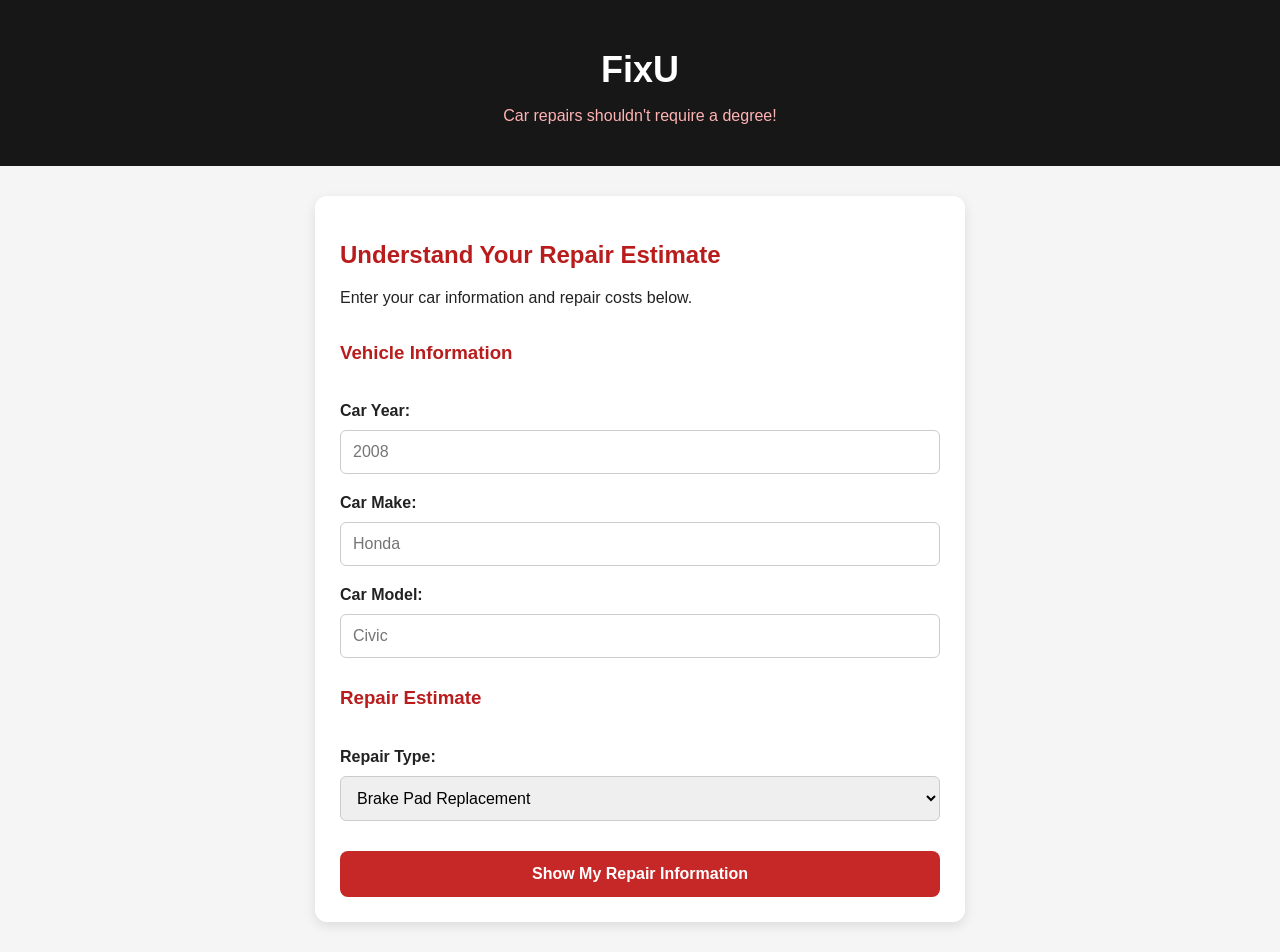
==== index.html @ 8ad5e384 "Add files via upload" ====
<!DOCTYPE html>
<html lang="en">
<head>
    <meta charset="UTF-8">
    <meta name="viewport" content="width=device-width, initial-scale=1.0">
    <title>FixU - Car Repairs Made Simple</title>
    <link rel="stylesheet" href="style.css">
    <script src="script.js" defer></script>
</head>
<body>

    <header>
        <h1>FixU</h1>
        <p>Car repairs shouldn't require a degree!</p>
    </header>

    <main>
        <h2>Understand Your Repair Estimate</h2>
        <p>Enter your car information and repair costs below.</p>

        <form id="repairForm">
            <h3>Vehicle Information</h3>

            <label for="year">Car Year:</label>
            <input type="number" id="year" placeholder="2008" required>

            <label for="make">Car Make:</label>
            <input type="text" id="make" placeholder="Honda" required>

            <label for="model">Car Model:</label>
            <input type="text" id="model" placeholder="Civic" required>

            <h3>Repair Estimate</h3>

            <label for="repair">Repair Type:</label>
            <select id="repair" required>
                <option value="brakes">Brake Pad Replacement</option>
                <option value="battery">Battery Replacement</option>
                <option value="alternator">Alternator Replacement</option>
                <option value="oil">Oil Change</option>
                <option value="ac">AC Compressor Replacement</option>
            </select>

            <button type="submit">Show My Repair Information</button>
        </form>

        <section id="results" hidden>
            <h2>Your Repair Breakdown</h2>
            <p id="vehicleResult"></p>
            <h3 id="repairName"></h3>
            <p id="repairExplanation"></p>
            <p id="costBreakdown"></p>
            <p>These are sample costs for demonstration only.
            Actual repair prices depend on your vehicle, location,
            and mechanic.</p>
            <h3>Question to Ask Your Mechanic</h3>
            <p id="mechanicQuestion"></p>
        </section>
    </main>

</body>
</html>
---- style.css ----
body {
    font-family: Arial, sans-serif;
    background-color: #f5f5f5;
    margin: 0;
    color: #222;
}

header {
    background-color: #171717;
    color: white;
    text-align: center;
    padding: 25px;
}

header h1 {
    font-size: 36px;
    margin-bottom: 5px;
    color: #ffffff;
}

header p {
    color: #ffb3b3;
}

main {
    max-width: 600px;
    margin: 30px auto;
    padding: 25px;
    background-color: white;
    border-radius: 12px;
    box-shadow: 0 4px 12px rgba(0, 0, 0, 0.1);
}

h2, h3 {
    color: #b91c1c;
}

form {
    display: flex;
    flex-direction: column;
    gap: 10px;
}

label {
    font-weight: bold;
    margin-top: 10px;
}

input, select {
    padding: 12px;
    border: 1px solid #ccc;
    border-radius: 6px;
    font-size: 16px;
}

input:focus, select:focus {
    outline: 2px solid #c62828;
}

button {
    background-color: #c62828;
    color: white;
    padding: 14px;
    border: none;
    border-radius: 8px;
    font-size: 16px;
    font-weight: bold;
    cursor: pointer;
    margin-top: 20px;
}

button:hover {
    background-color: #991b1b;
}

#results {
    margin-top: 25px;
    padding: 20px;
    background-color: #fff1f1;
    border-left: 4px solid #c62828;
    border-radius: 10px;
}

#results[hidden] {
    display: none;
}

#costBreakdown {
    line-height: 2;
}

.total-cost {
    font-size: 22px;
    font-weight: bold;
    color: #b91c1c;
}

@media (max-width: 650px) {
    main {
        margin: 15px;
        padding: 20px;
    }
}
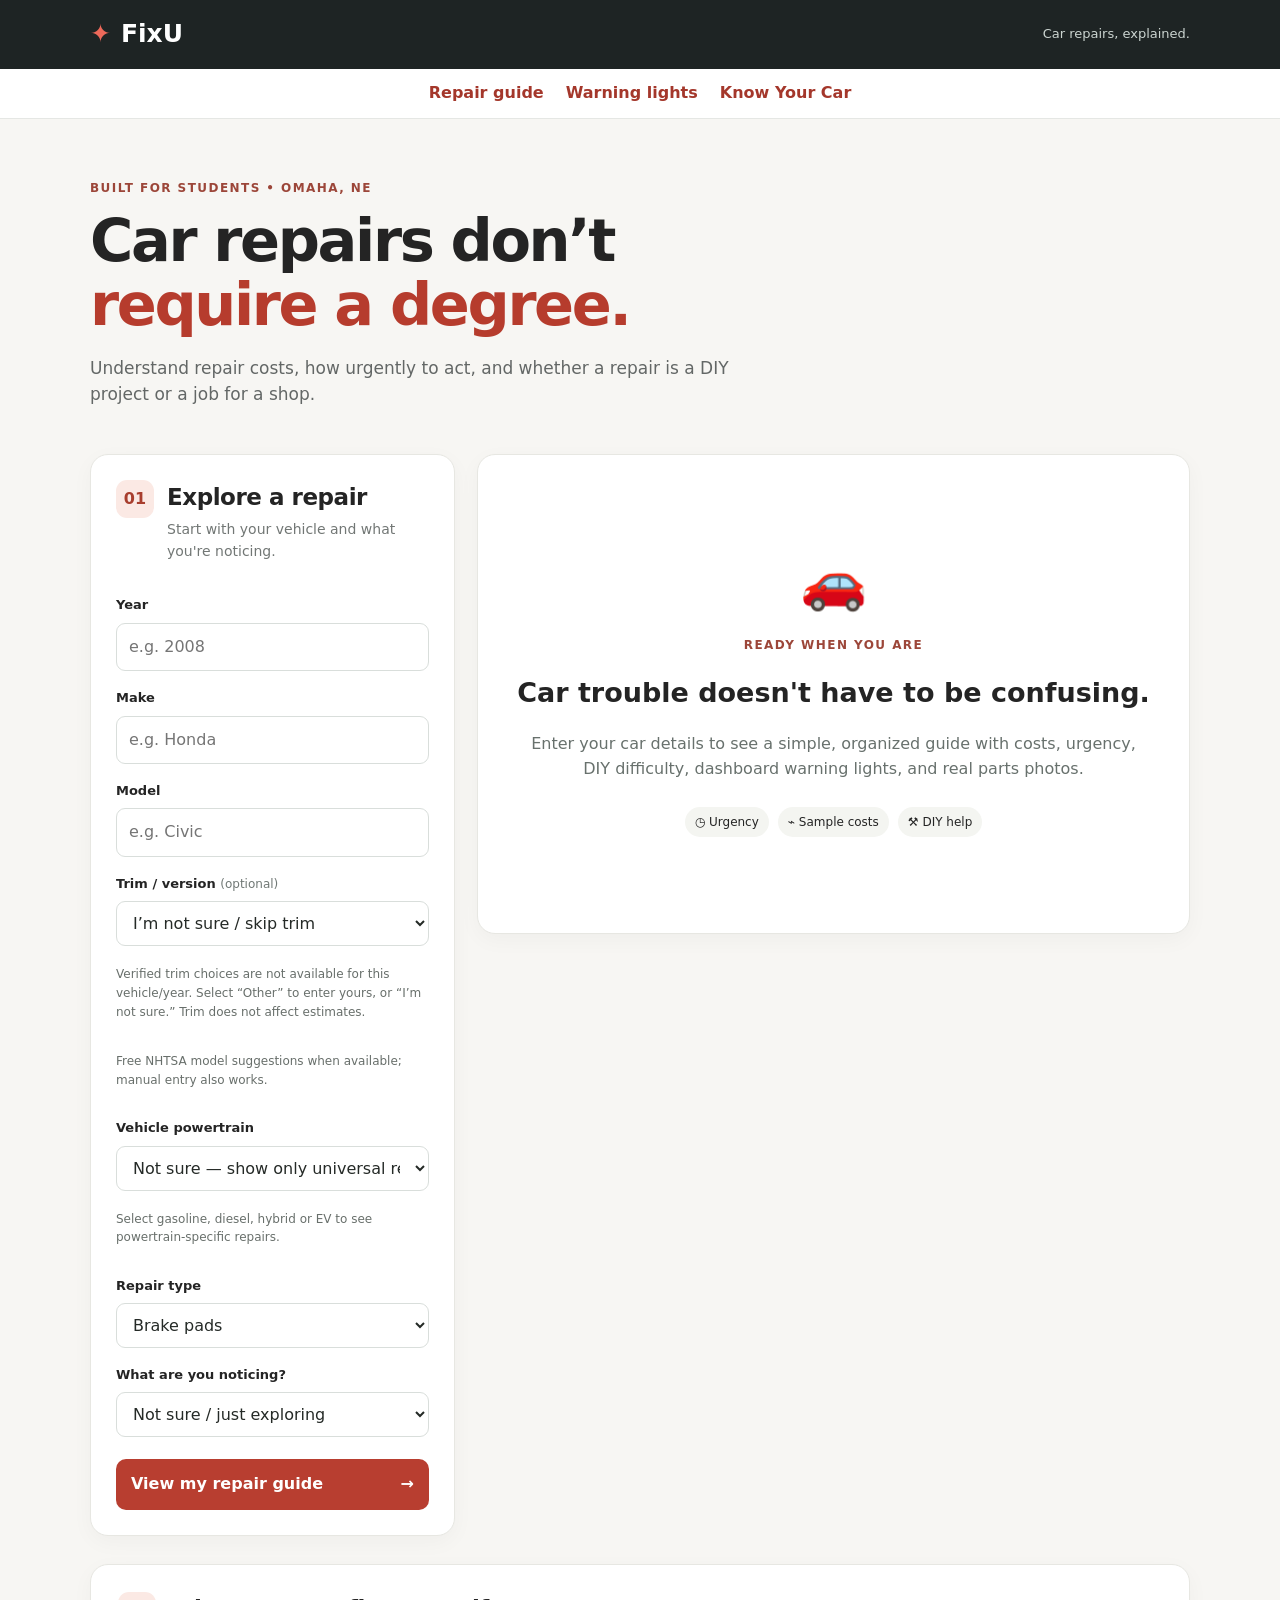
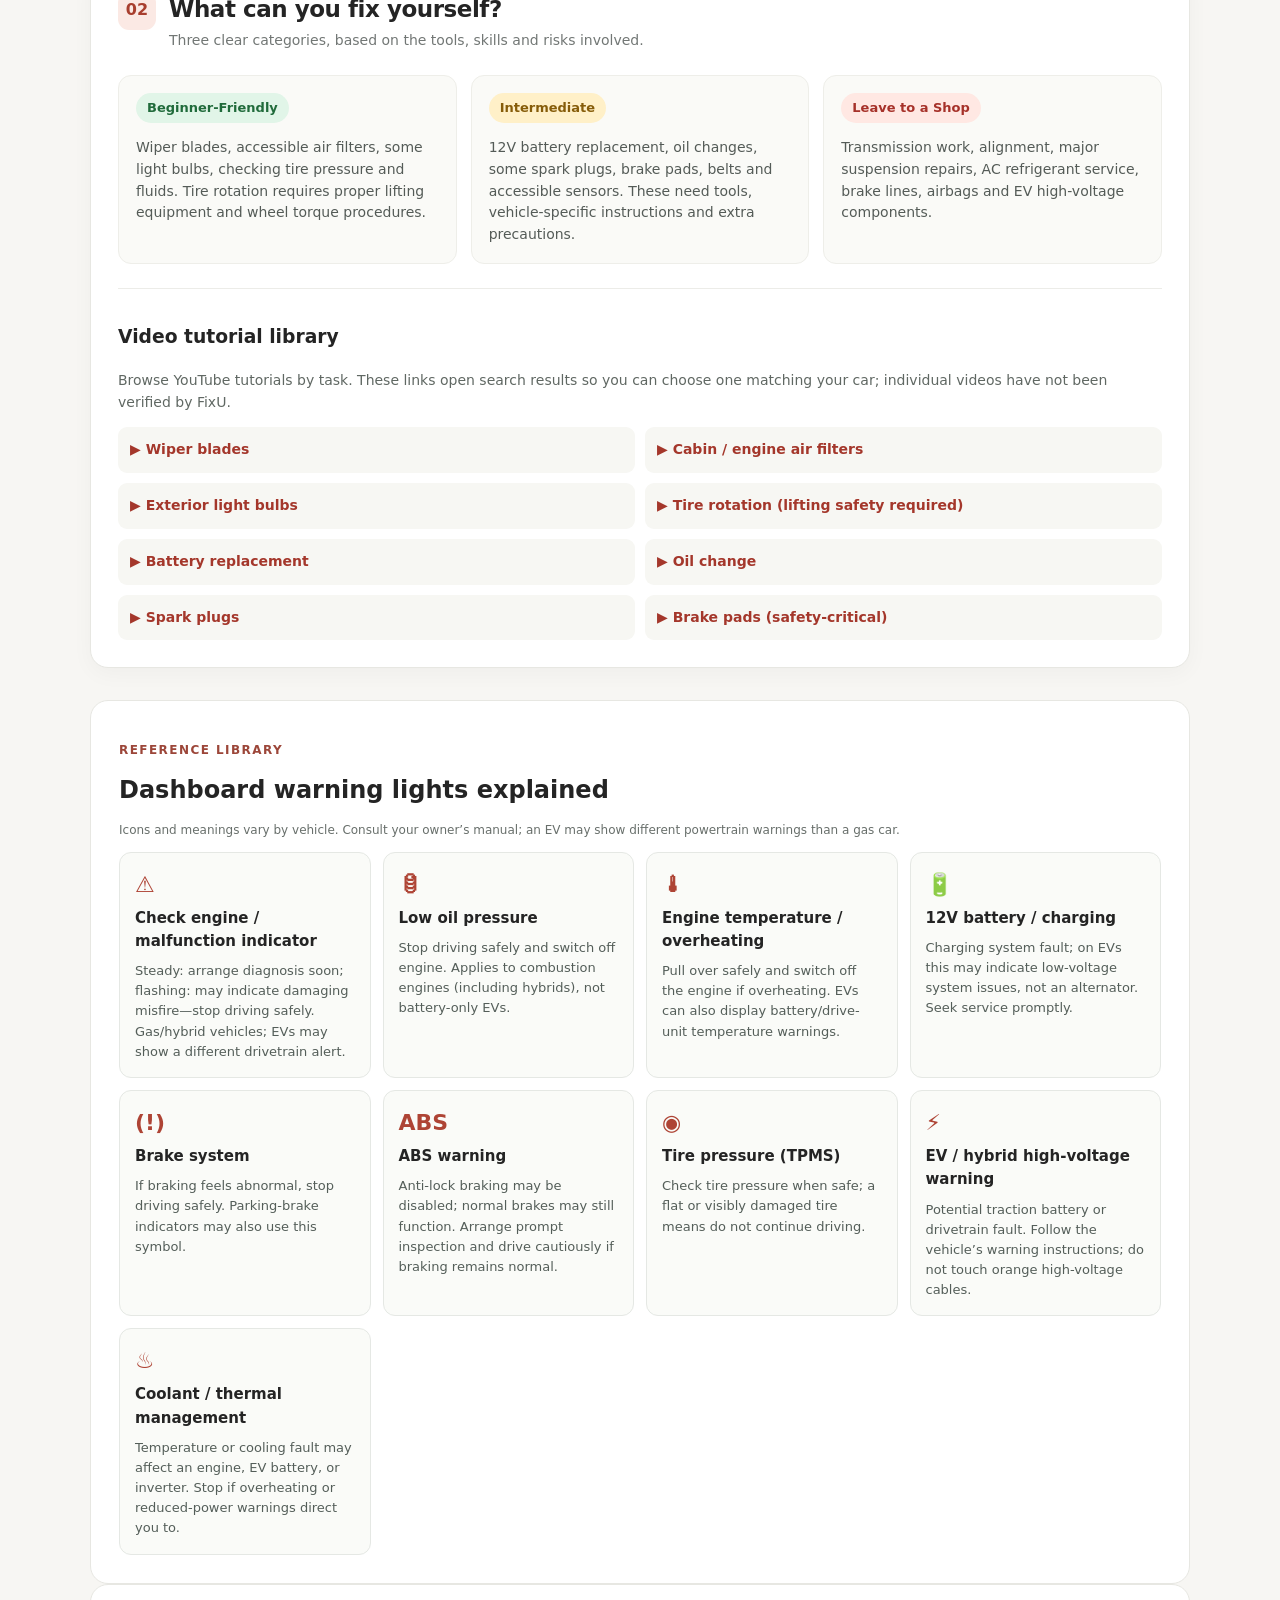
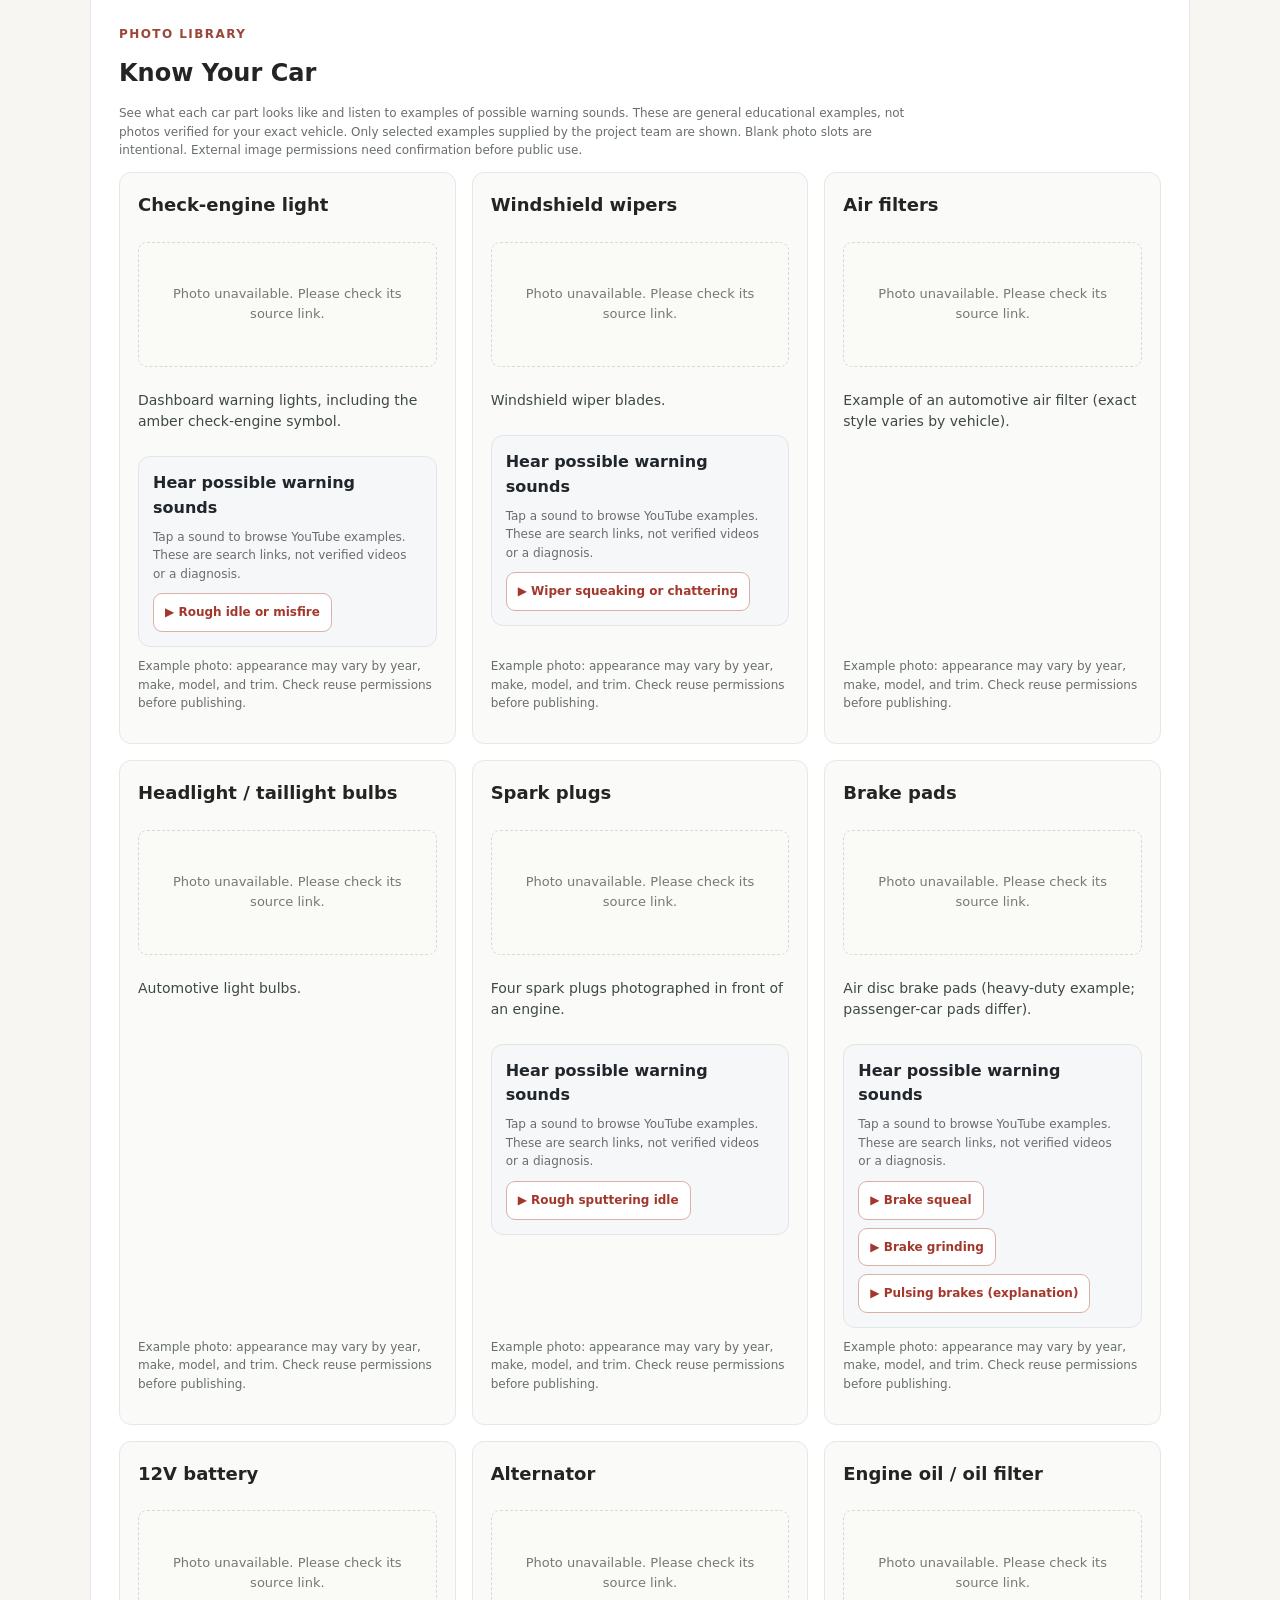
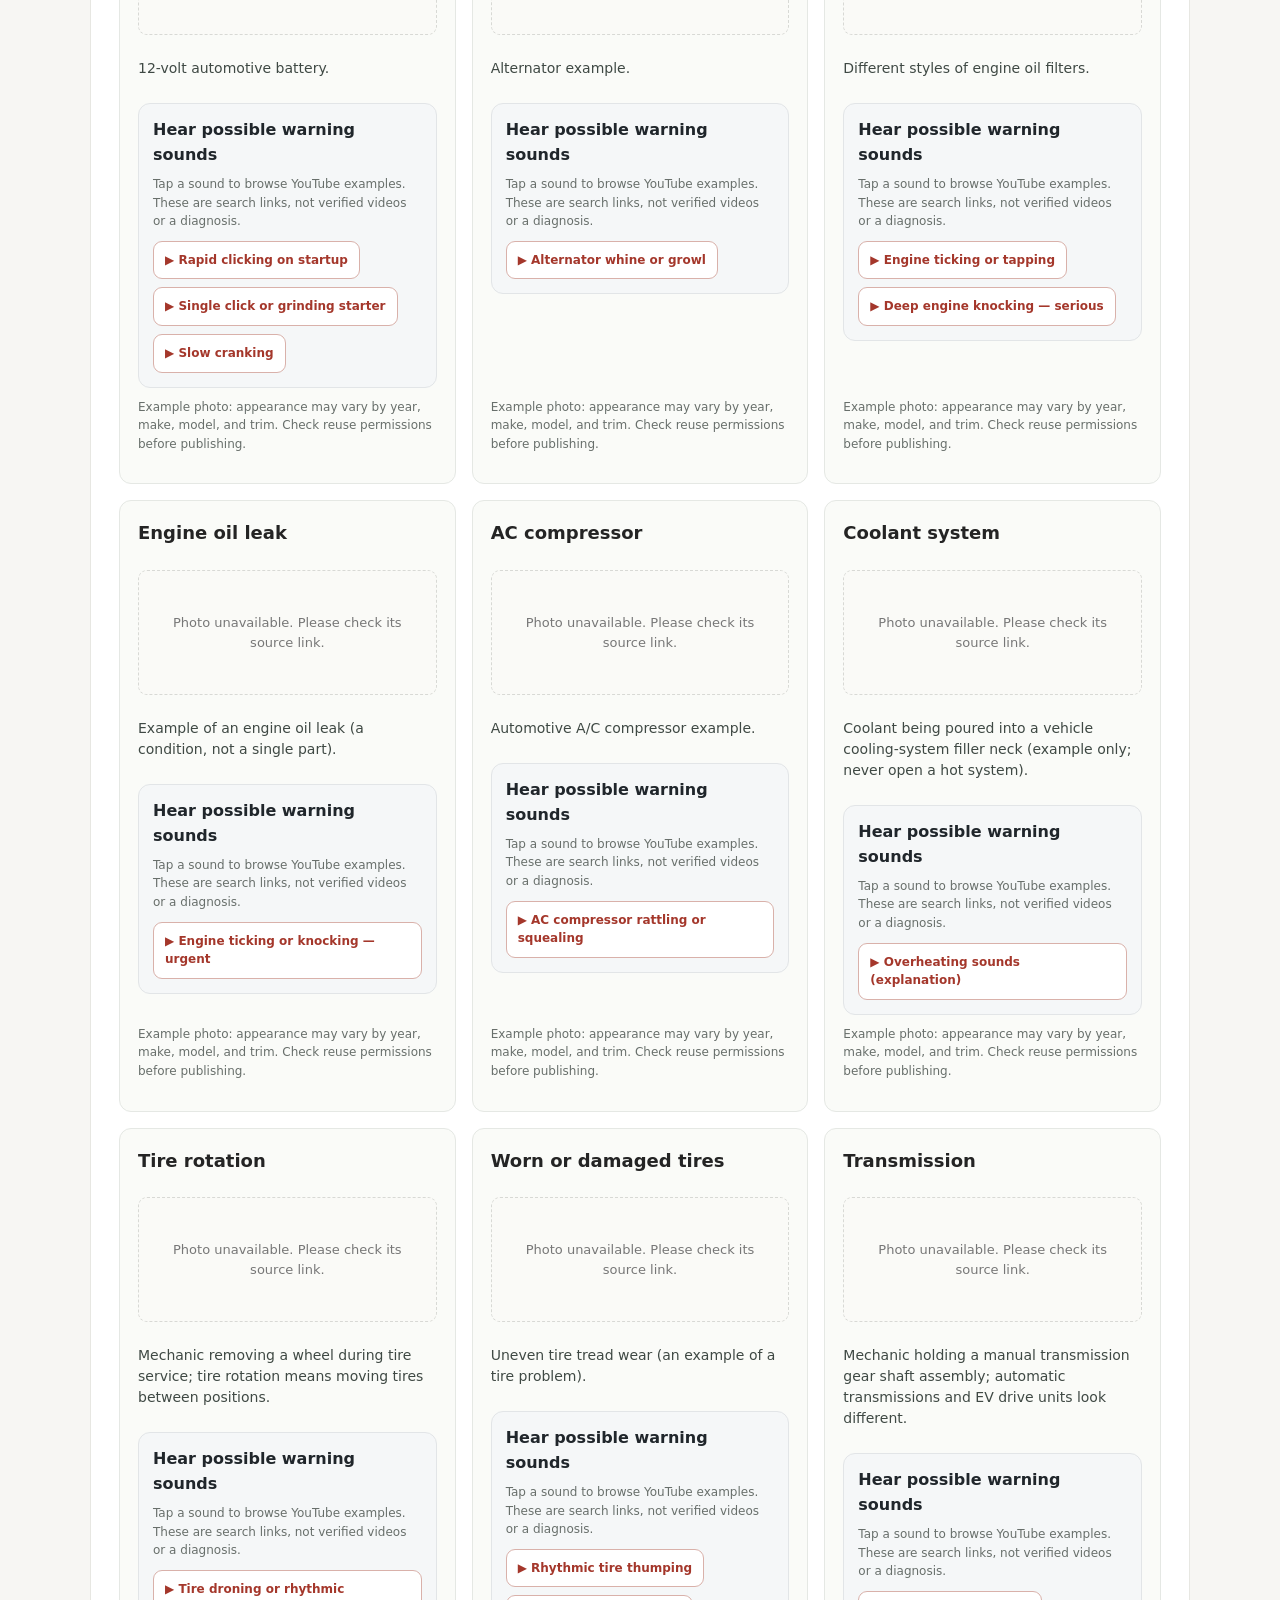
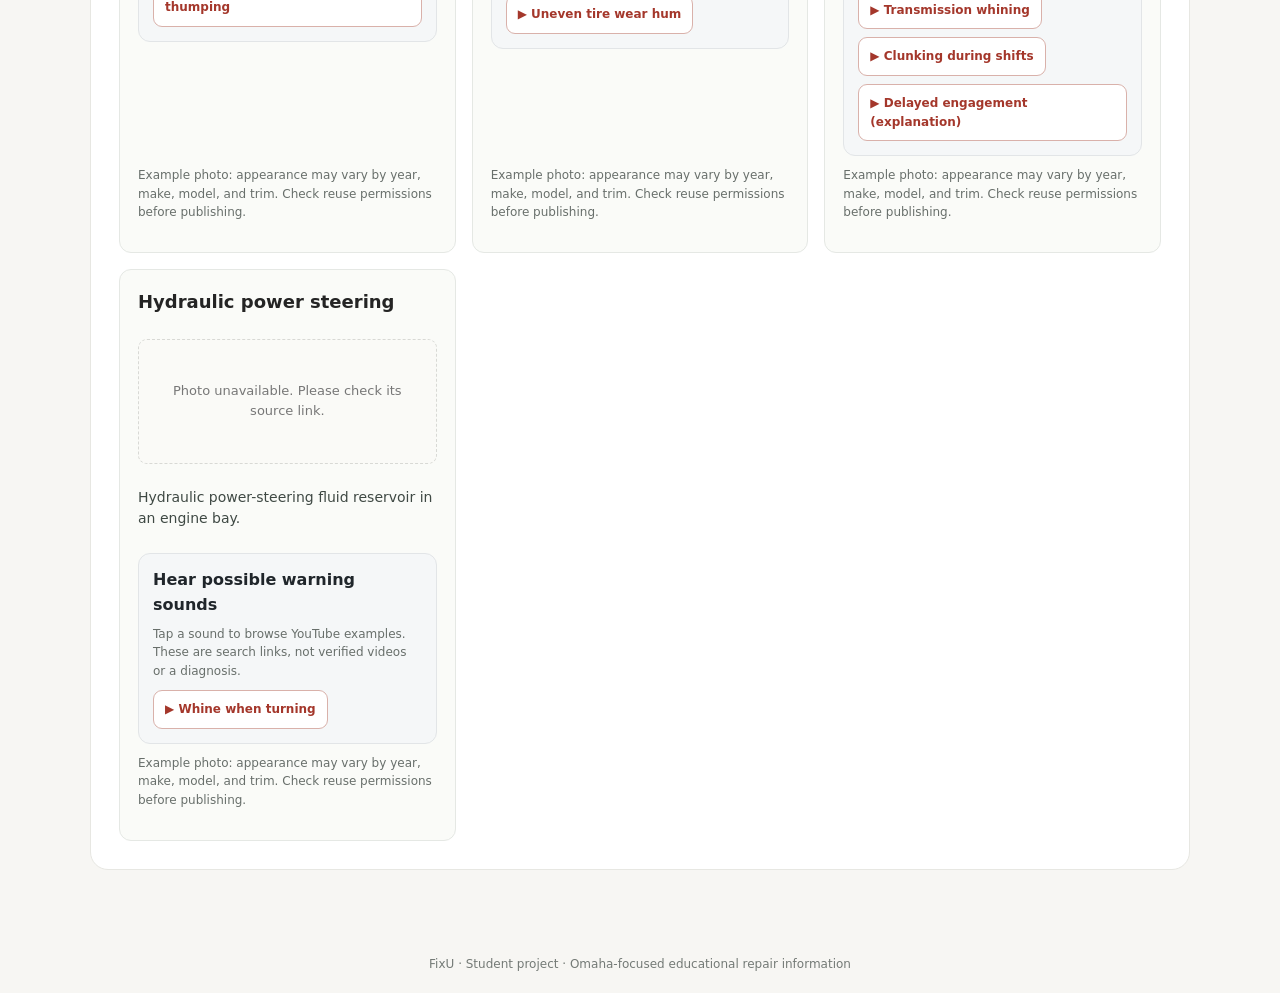
==== commit 5a01c125: "Add files via upload" ====
--- a/index.html
+++ b/index.html
@@ -1,63 +1,5 @@
-
-<!DOCTYPE html>
-<html lang="en">
-<head>
-    <meta charset="UTF-8">
-    <meta name="viewport" content="width=device-width, initial-scale=1.0">
-    <title>FixU - Car Repairs Made Simple</title>
-    <link rel="stylesheet" href="style.css">
-    <script src="script.js" defer></script>
-</head>
-<body>
-
-    <header>
-        <h1>FixU</h1>
-        <p>Car repairs shouldn't require a degree!</p>
-    </header>
-
-    <main>
-        <h2>Understand Your Repair Estimate</h2>
-        <p>Enter your car information and repair costs below.</p>
-
-        <form id="repairForm">
-            <h3>Vehicle Information</h3>
-
-            <label for="year">Car Year:</label>
-            <input type="number" id="year" placeholder="2008" required>
-
-            <label for="make">Car Make:</label>
-            <input type="text" id="make" placeholder="Honda" required>
-
-            <label for="model">Car Model:</label>
-            <input type="text" id="model" placeholder="Civic" required>
-
-            <h3>Repair Estimate</h3>
-
-            <label for="repair">Repair Type:</label>
-            <select id="repair" required>
-                <option value="brakes">Brake Pad Replacement</option>
-                <option value="battery">Battery Replacement</option>
-                <option value="alternator">Alternator Replacement</option>
-                <option value="oil">Oil Change</option>
-                <option value="ac">AC Compressor Replacement</option>
-            </select>
-
-            <button type="submit">Show My Repair Information</button>
-        </form>
-
-        <section id="results" hidden>
-            <h2>Your Repair Breakdown</h2>
-            <p id="vehicleResult"></p>
-            <h3 id="repairName"></h3>
-            <p id="repairExplanation"></p>
-            <p id="costBreakdown"></p>
-            <p>These are sample costs for demonstration only.
-            Actual repair prices depend on your vehicle, location,
-            and mechanic.</p>
-            <h3>Question to Ask Your Mechanic</h3>
-            <p id="mechanicQuestion"></p>
-        </section>
-    </main>
-
-</body>
-</html>
+<!DOCTYPE html><html lang="en"><head><meta charset="UTF-8"><meta name="viewport" content="width=device-width,initial-scale=1"><title>FixU | Understand your car</title><link rel="stylesheet" href="style.css"><script src="script.js" defer></script></head>
+<body><header class="top"><div class="top-inner"><div class="brand"><span class="brand-icon">✦</span><strong>FixU</strong></div><span class="top-tag">Car repairs, explained.</span></div></header><nav class="site-nav" aria-label="Main navigation"><a href="#repairForm">Repair guide</a><a href="#warning-lights">Warning lights</a><a href="#parts-gallery">Know Your Car</a></nav><main><section class="hero"><p class="eyebrow">BUILT FOR STUDENTS • OMAHA, NE</p><h1>Car repairs don’t<br><em>require a degree.</em></h1><p>Understand repair costs, how urgently to act, and whether a repair is a DIY project or a job for a shop.</p></section>
+<div class="layout"><section class="vehicle-card" aria-label="Repair lookup"><div class="section-head"><span class="step">01</span><div><h2>Explore a repair</h2><p>Start with your vehicle and what you're noticing.</p></div></div><form id="repairForm"><label for="year">Year</label><input id="year" type="number" min="1980" max="2027" placeholder="e.g. 2008" required><label for="make">Make</label><input id="make" type="text" maxlength="50" placeholder="e.g. Honda" list="makeSuggestions" required><datalist id="makeSuggestions"></datalist><label for="model">Model</label><input id="model" type="text" maxlength="50" placeholder="e.g. Civic" list="modelSuggestions" required><datalist id="modelSuggestions"></datalist><label for="trim">Trim / version <span class="optional">(optional)</span></label><select id="trim"><option value="">I’m not sure / skip trim</option><option value="other">Other — enter manually</option></select><input id="trimOther" type="text" maxlength="70" placeholder="Enter your trim, e.g. LX or XLT" aria-label="Other vehicle trim" hidden disabled><p id="trimNote" class="fine-print" aria-live="polite">Trim choices depend on the year, make and model. You can always skip or enter your own.</p><p id="vehicleLookupStatus" class="fine-print" aria-live="polite">Free NHTSA model suggestions when available; manual entry also works.</p><label for="powertrain">Vehicle powertrain</label><select id="powertrain" required><option value="unknown">Not sure — show only universal repairs</option><option value="gas">Gasoline</option><option value="diesel">Diesel</option><option value="hybrid">Hybrid / plug-in hybrid (gas engine)</option><option value="ev">Fully electric (EV)</option></select><p id="powertrainNote" class="fine-print" aria-live="polite">Choose the powertrain so FixU can avoid suggesting repairs your car does not have. Confirm using your manual or VIN.</p><label for="repair">Repair type</label><select id="repair" required><option value="brakes">Brake pads</option><option value="battery">Battery</option><option value="alternator">Alternator</option><option value="oil">Oil change</option><option value="oilLeak">Engine oil leak</option><option value="ac">AC compressor</option><option value="coolant">Coolant leak</option><option value="tires">Worn or damaged tires</option><option value="steering">Power steering leak</option><option value="wipers">Wiper blades</option><option value="airFilter">Air filters</option><option value="bulbs">Headlight / taillight bulb</option><option value="rotation">Tire rotation</option><option value="sparkPlugs">Spark plugs</option><option value="checkEngine">Check-engine light diagnosis</option><option value="transmission">Transmission / shifting problems</option></select><label for="symptom">What are you noticing?</label><select id="symptom"><option value="unknown">Not sure / just exploring</option><option value="mild">Minor issue, no warning lights or handling changes</option><option value="worsening">Getting worse or leaking noticeably</option><option value="danger">Warning light, overheating, impaired braking/steering, or severe leak</option></select><button class="primary" type="submit">View my repair guide <span aria-hidden="true">→</span></button></form></section>
+<section class="workspace"><div id="results" hidden aria-live="polite"><div class="results-heading"><div><p class="eyebrow">YOUR REPAIR GUIDE</p><h2 id="repairName"></h2><p id="vehicleResult"></p></div></div><div class="tabs" role="tablist" aria-label="Repair guide sections"><button type="button" role="tab" id="tab-overview" aria-controls="panel-overview" aria-selected="true" data-tab="overview">Overview</button><button type="button" role="tab" id="tab-cost" aria-controls="panel-cost" aria-selected="false" data-tab="cost">Costs</button><button type="button" role="tab" id="tab-diy" aria-controls="panel-diy" aria-selected="false" data-tab="diy">DIY & videos</button><button type="button" role="tab" id="tab-impact" aria-controls="panel-impact" aria-selected="false" data-tab="impact">Safety & impact</button></div><div class="panel" id="panel-overview" role="tabpanel" aria-labelledby="tab-overview" data-panel="overview"><p id="repairExplanation"></p><div id="urgencyPanel" class="urgency-panel"><p class="eyebrow">REPAIR URGENCY</p><h3 id="urgencyLabel"></h3><p id="waitAdvice"></p></div><p class="fine-print">No website can guarantee a safe number of days or miles to delay a repair without diagnosis. If unsure, arrange an inspection.</p></div><div class="panel" id="panel-cost" role="tabpanel" aria-labelledby="tab-cost" data-panel="cost" hidden><h3>Estimated repair costs · Omaha starting ranges</h3><div id="costBreakdown"></div><p id="costNotice" class="fine-print"></p><p id="priceSource" class="fine-print"></p><p class="fine-print">Estimates shown here are broad educational estimates based on initial project sample costs unless a source is cited. They are not real-time Omaha quotes or vehicle-specific database results. Taxes, fees, and diagnostics may cost extra.</p></div><div class="panel" id="panel-diy" role="tabpanel" aria-labelledby="tab-diy" data-panel="diy" hidden><p class="eyebrow">AT-HOME REPAIR GUIDE</p><h3>DIY difficulty: <span id="diyDifficulty"></span></h3><p id="diyAdvice"></p><div class="video-card"><h4>Find a video for your car</h4><div id="tutorialLinks"></div></div><p class="fine-print">Never work beneath a car supported only by a jack. Disconnecting batteries, brakes, and high-voltage EV systems can be hazardous. Use model-specific instructions and proper safety equipment.</p></div><div class="panel" id="panel-impact" role="tabpanel" aria-labelledby="tab-impact" data-panel="impact" hidden><h3>Safety & vehicle impact</h3><p id="safetyImpact"></p><h3>Environmental impact</h3><p id="environmentImpact"></p></div><p class="disclaimer"><strong>Safety first:</strong> FixU is educational, not a vehicle diagnosis. If your vehicle shows a critical warning, overheats, loses braking/steering, or instructs you to stop, pull over safely and arrange help. EV and hybrid high-voltage systems require trained technicians.</p></div><div id="emptyState" class="empty-state"><div class="empty-illustration">🚗</div><p class="eyebrow">READY WHEN YOU ARE</p><h2>Car trouble doesn't have to be confusing.</h2><p>Enter your car details to see a simple, organized guide with costs, urgency, DIY difficulty, dashboard warning lights, and real parts photos.</p><div class="mini-features"><span>◷ Urgency</span><span>⌁ Sample costs</span><span>⚒ DIY help</span></div></div></section></div>
+<section class="learning"><div class="section-head"><span class="step">02</span><div><h2>What can you fix yourself?</h2><p>Three clear categories, based on the tools, skills and risks involved.</p></div></div><div class="learning-grid"><article class="learn-card"><span class="difficulty easy">Beginner-Friendly</span><p>Wiper blades, accessible air filters, some light bulbs, checking tire pressure and fluids. Tire rotation requires proper lifting equipment and wheel torque procedures.</p></article><article class="learn-card"><span class="difficulty medium">Intermediate</span><p>12V battery replacement, oil changes, some spark plugs, brake pads, belts and accessible sensors. These need tools, vehicle-specific instructions and extra precautions.</p></article><article class="learn-card"><span class="difficulty hard">Leave to a Shop</span><p>Transmission work, alignment, major suspension repairs, AC refrigerant service, brake lines, airbags and EV high-voltage components.</p></article></div><div class="library"><h3>Video tutorial library</h3><p>Browse YouTube tutorials by task. These links open search results so you can choose one matching your car; individual videos have not been verified by FixU.</p><div id="videoLibrary" class="video-library"></div></div></section><div class="resource-pages"><section class="resource-page" id="warning-lights"><p class="eyebrow">REFERENCE LIBRARY</p><h3>Dashboard warning lights explained</h3><p class="fine-print">Icons and meanings vary by vehicle. Consult your owner’s manual; an EV may show different powertrain warnings than a gas car.</p><div id="warningLights" class="info-grid"></div></div><section class="resource-page" id="parts-gallery"><p class="eyebrow">PHOTO LIBRARY</p><h3>Know Your Car</h3><p class="fine-print">See what each car part looks like and listen to examples of possible warning sounds. These are general educational examples, not photos verified for your exact vehicle. Only selected examples supplied by the project team are shown. Blank photo slots are intentional. External image permissions need confirmation before public use.</p><div id="partsGallery" class="gallery-grid"></div></div></div></main><footer>FixU · Student project · Omaha-focused educational repair information</footer></body></html>
--- a/style.css
+++ b/style.css
@@ -1,104 +1,21 @@
+*{box-sizing:border-box}body{margin:0;background:#f7f6f3;color:#242424;font:16px/1.55 system-ui,-apple-system,Segoe UI,sans-serif}button,input,select{font:inherit}.top{background:#1e2424;color:#fff}.top-inner{max-width:1150px;margin:auto;padding:15px 25px;display:flex;justify-content:space-between;align-items:center}.brand{display:flex;align-items:center;gap:10px;font-size:25px}.brand-icon{color:#ed695a}.top-tag{color:#cbd4d0;font-size:13px}main{max-width:1150px;margin:auto;padding:0 25px 65px}.hero{padding:48px 0 30px;max-width:780px}.eyebrow{font-size:12px;font-weight:800;letter-spacing:.12em;color:#9c4639}.hero h1{font-size:clamp(36px,5vw,59px);line-height:1.09;letter-spacing:-.04em;margin:12px 0}.hero em{font-style:normal;color:#b63c2d}.hero>p:last-child{color:#636766;font-size:17px;max-width:660px}.layout{display:grid;grid-template-columns:minmax(280px,365px) minmax(0,1fr);gap:22px;align-items:start}.vehicle-card,.workspace,.learning{background:#fff;border:1px solid #e7e7e2;border-radius:18px;box-shadow:0 6px 22px #24242409}.vehicle-card{padding:25px}.section-head{display:flex;gap:13px;align-items:start;margin-bottom:20px}.section-head h2{margin:0;font-size:23px;letter-spacing:-.02em}.section-head p{margin:3px 0;color:#727775;font-size:14px}.step{display:grid;place-items:center;flex:none;width:38px;height:38px;border-radius:11px;background:#fbe9e4;color:#a83e2e;font-weight:800}form{display:flex;flex-direction:column;gap:7px}label{font-size:13px;font-weight:750;margin-top:10px}input,select{width:100%;padding:11px 12px;border:1px solid #d9dedb;border-radius:9px;background:#fff;color:#252a27}input:focus,select:focus,button:focus-visible,a:focus-visible{outline:3px solid #d68b74;outline-offset:2px}.fine-print{font-size:12px;color:#686f6b;line-height:1.55}.primary{background:#b83e30;color:white;border:0;border-radius:10px;padding:13px 15px;font-weight:750;cursor:pointer;margin-top:15px;display:flex;justify-content:space-between}.primary:hover{background:#922e23}.workspace{min-height:480px;overflow:hidden}.empty-state{text-align:center;padding:85px 38px 65px}.empty-illustration{font-size:54px}.empty-state h2{font-size:27px;line-height:1.2}.empty-state>p:not(.eyebrow){color:#68716d}.mini-features{display:flex;justify-content:center;flex-wrap:wrap;gap:9px;margin-top:25px}.mini-features span{padding:6px 10px;background:#f4f5f1;border-radius:50px;font-size:12px}.results-heading{padding:25px 28px 15px}.results-heading h2{font-size:28px;margin:2px 0}.results-heading p:last-child{color:#666;margin:0}.tabs{display:flex;gap:5px;overflow-x:auto;padding:0 18px;border-bottom:1px solid #e7e7e2}.tabs button{border:0;background:none;padding:13px 12px;color:#636966;font-weight:700;white-space:nowrap;cursor:pointer;border-bottom:3px solid transparent}.tabs button.active{color:#b83e30;border-bottom-color:#b83e30}.panel{padding:23px 28px}.panel[hidden],#results[hidden]{display:none!important}.panel h3{font-size:19px}.urgency-panel{padding:18px 20px;background:#fff5e3;border-left:5px solid #ba7b26;border-radius:10px;margin-top:22px}.urgency-panel h3{margin:6px 0;font-size:25px}.urgency-panel.urgent{background:#ffeae6;border-color:#c13e31}.urgency-panel.can-wait{background:#e9f7ed;border-color:#3b8d59}.difficulty{display:inline-block;border-radius:30px;padding:5px 11px;font-size:13px;font-weight:800;vertical-align:middle}.difficulty.easy{color:#206b3b;background:#e1f5e8}.difficulty.medium{color:#865c09;background:#fff0c8}.difficulty.hard{color:#a63129;background:#ffe8e3}.total-cost{font-size:22px;font-weight:800;color:#a7352a}.disclaimer{background:#f6f6f3;margin:0 25px 25px;padding:15px;border-radius:9px;font-size:12px;color:#5d645f}.video-card{padding:15px;border:1px solid #e1e7e4;border-radius:12px;background:#f8faf8}.video-card h4{margin:0 0 10px}.video-link,.resource-link{color:#a4372b;text-decoration:none;font-weight:700}.video-link:hover,.resource-link:hover{text-decoration:underline}.learning{margin-top:28px;padding:27px}.learning-grid{display:grid;grid-template-columns:repeat(3,minmax(0,1fr));gap:14px}.learn-card{background:#fafaf7;border:1px solid #eeeee9;border-radius:13px;padding:17px}.learn-card p{font-size:14px;color:#545b57;margin-bottom:0}.library{margin-top:24px;border-top:1px solid #ecece8;padding-top:15px}.library>p{color:#606863;font-size:14px}.video-library{display:grid;grid-template-columns:repeat(2,minmax(0,1fr));gap:10px}.resource-link{background:#f7f7f3;padding:12px;border-radius:9px;font-size:14px}footer{text-align:center;color:#747a76;padding:20px;font-size:12px}@media(max-width:800px){.layout{grid-template-columns:1fr}.workspace{min-height:0}.empty-state{padding:45px 25px}.learning-grid{grid-template-columns:1fr}.hero{padding-top:30px}}@media(max-width:520px){main{padding:0 12px 35px}.vehicle-card,.learning{padding:18px}.panel{padding:18px}.tabs{padding:0 7px}.tabs button{font-size:13px;padding:12px 10px}.video-library{grid-template-columns:1fr}.top-tag{display:none}}
+#emptyState[hidden]{display:none!important}
 
-body {
-    font-family: Arial, sans-serif;
-    background-color: #f5f5f5;
-    margin: 0;
-    color: #222;
-}
+.info-grid,.gallery-grid{display:grid;grid-template-columns:repeat(2,minmax(0,1fr));gap:12px}.info-card,.part-card{border:1px solid #e5e8e4;background:#fafbf8;border-radius:12px;padding:15px}.info-card h4,.part-card h4{margin:5px 0 8px;font-size:15px}.info-card p{font-size:13px;color:#545e59;margin:0}.warning-icon{font-weight:800;font-size:22px;color:#ae4435}.part-card{text-align:center}.part-card svg{width:100%;max-width:155px;height:120px;color:#ad4b39}.part-card[hidden]{display:none}.diy-cost{font-weight:750;background:#e9f7ed;padding:12px;border-radius:10px}#costBreakdown p{margin:10px 0}#liveEstimateLink{color:#a4372b;font-weight:700}@media(max-width:520px){.info-grid,.gallery-grid{grid-template-columns:1fr}}
 
-header {
-    background-color: #171717;
-    color: white;
-    text-align: center;
-    padding: 25px;
-}
+.site-nav{display:flex;gap:22px;justify-content:center;flex-wrap:wrap;background:#fff;border-bottom:1px solid #e5e7e4;padding:12px 18px}.site-nav a{color:#a4372b;font-weight:750;text-decoration:none}.site-nav a:hover{text-decoration:underline}.resource-pages{display:grid;gap:25px;margin-top:32px}.resource-page{background:#fff;border:1px solid #e7e7e2;border-radius:18px;padding:28px;scroll-margin-top:20px}.resource-page h3{font-size:24px;margin:4px 0 10px}.part-card img{width:100%;height:155px;object-fit:contain;border-radius:9px;background:#fff}.part-card a{display:flex;flex-direction:column;gap:8px;color:#a4372b;text-decoration:none;font-size:12px}.part-card .photo-status{font-weight:650}.part-card img[hidden]{display:none}.gallery-grid{grid-template-columns:repeat(auto-fit,minmax(180px,1fr))}.info-grid{grid-template-columns:repeat(auto-fit,minmax(220px,1fr))}.resource-page .fine-print{max-width:800px}
 
-header h1 {
-    font-size: 36px;
-    margin-bottom: 5px;
-    color: #ffffff;
-}
+.optional{font-weight:400;color:#707875;font-size:12px}
 
-header p {
-    color: #ffb3b3;
-}
+/* Know Your Car gallery */
+.gallery-grid{display:grid;grid-template-columns:repeat(auto-fit,minmax(260px,1fr));gap:16px;align-items:stretch}.part-card{text-align:left;display:flex;flex-direction:column;gap:10px;padding:18px}.part-card h4{font-size:18px;margin:0}.gallery-view-tabs{display:flex;gap:4px;flex-wrap:wrap}.gallery-view-tabs button{cursor:pointer;border:1px solid #dedfda;border-radius:8px;background:#fff;padding:7px 9px;font-size:12px;font-weight:700;color:#555}.gallery-view-tabs button.active{background:#b83e30;color:white;border-color:#b83e30}.part-card img{width:100%;height:180px;object-fit:contain;background:#f6f6f3;border-radius:9px}.gallery-placeholder{display:grid;place-items:center;min-height:125px;padding:16px;border:1px dashed #d8d9d5;border-radius:9px;background:#fafaf7;text-align:center;color:#777;font-size:13px}.gallery-explanation{font-size:14px;line-height:1.5;margin:0;color:#3f4944}.gallery-source{font-size:13px;font-weight:700;color:#a4372b}.part-card .fine-print{margin-top:auto}
+/* Hidden must override gallery grid/flex display rules. */
+.gallery-placeholder[hidden],.gallery-source[hidden],.part-card img[hidden]{display:none!important}
 
-main {
-    max-width: 600px;
-    margin: 30px auto;
-    padding: 25px;
-    background-color: white;
-    border-radius: 12px;
-    box-shadow: 0 4px 12px rgba(0, 0, 0, 0.1);
-}
-
-h2, h3 {
-    color: #b91c1c;
-}
-
-form {
-    display: flex;
-    flex-direction: column;
-    gap: 10px;
-}
-
-label {
-    font-weight: bold;
-    margin-top: 10px;
-}
-
-input, select {
-    padding: 12px;
-    border: 1px solid #ccc;
-    border-radius: 6px;
-    font-size: 16px;
-}
-
-input:focus, select:focus {
-    outline: 2px solid #c62828;
-}
-
-button {
-    background-color: #c62828;
-    color: white;
-    padding: 14px;
-    border: none;
-    border-radius: 8px;
-    font-size: 16px;
-    font-weight: bold;
-    cursor: pointer;
-    margin-top: 20px;
-}
-
-button:hover {
-    background-color: #991b1b;
-}
-
-#results {
-    margin-top: 25px;
-    padding: 20px;
-    background-color: #fff1f1;
-    border-left: 4px solid #c62828;
-    border-radius: 10px;
-}
-
-#results[hidden] {
-    display: none;
-}
-
-#costBreakdown {
-    line-height: 2;
-}
-
-.total-cost {
-    font-size: 22px;
-    font-weight: bold;
-    color: #b91c1c;
-}
-
-@media (max-width: 650px) {
-    main {
-        margin: 15px;
-        padding: 20px;
-    }
-}
+/* Optional sound examples beneath each part photo */
+.sound-examples{margin-top:14px;padding:14px;border-radius:12px;background:#f5f7f8;border:1px solid #e2e5e7}
+.sound-examples h5{font-size:1rem;margin:0 0 7px;color:#20262b}
+.sound-examples .fine-print{margin:0 0 10px}
+.sound-links{display:flex;flex-wrap:wrap;gap:8px}
+.sound-link{display:inline-block;text-decoration:none;color:#a63226;background:white;border:1px solid #d9b1aa;border-radius:9px;padding:9px 11px;font-weight:650;font-size:.9rem}
+.sound-link:hover,.sound-link:focus-visible{background:#fbeae7;text-decoration:underline}
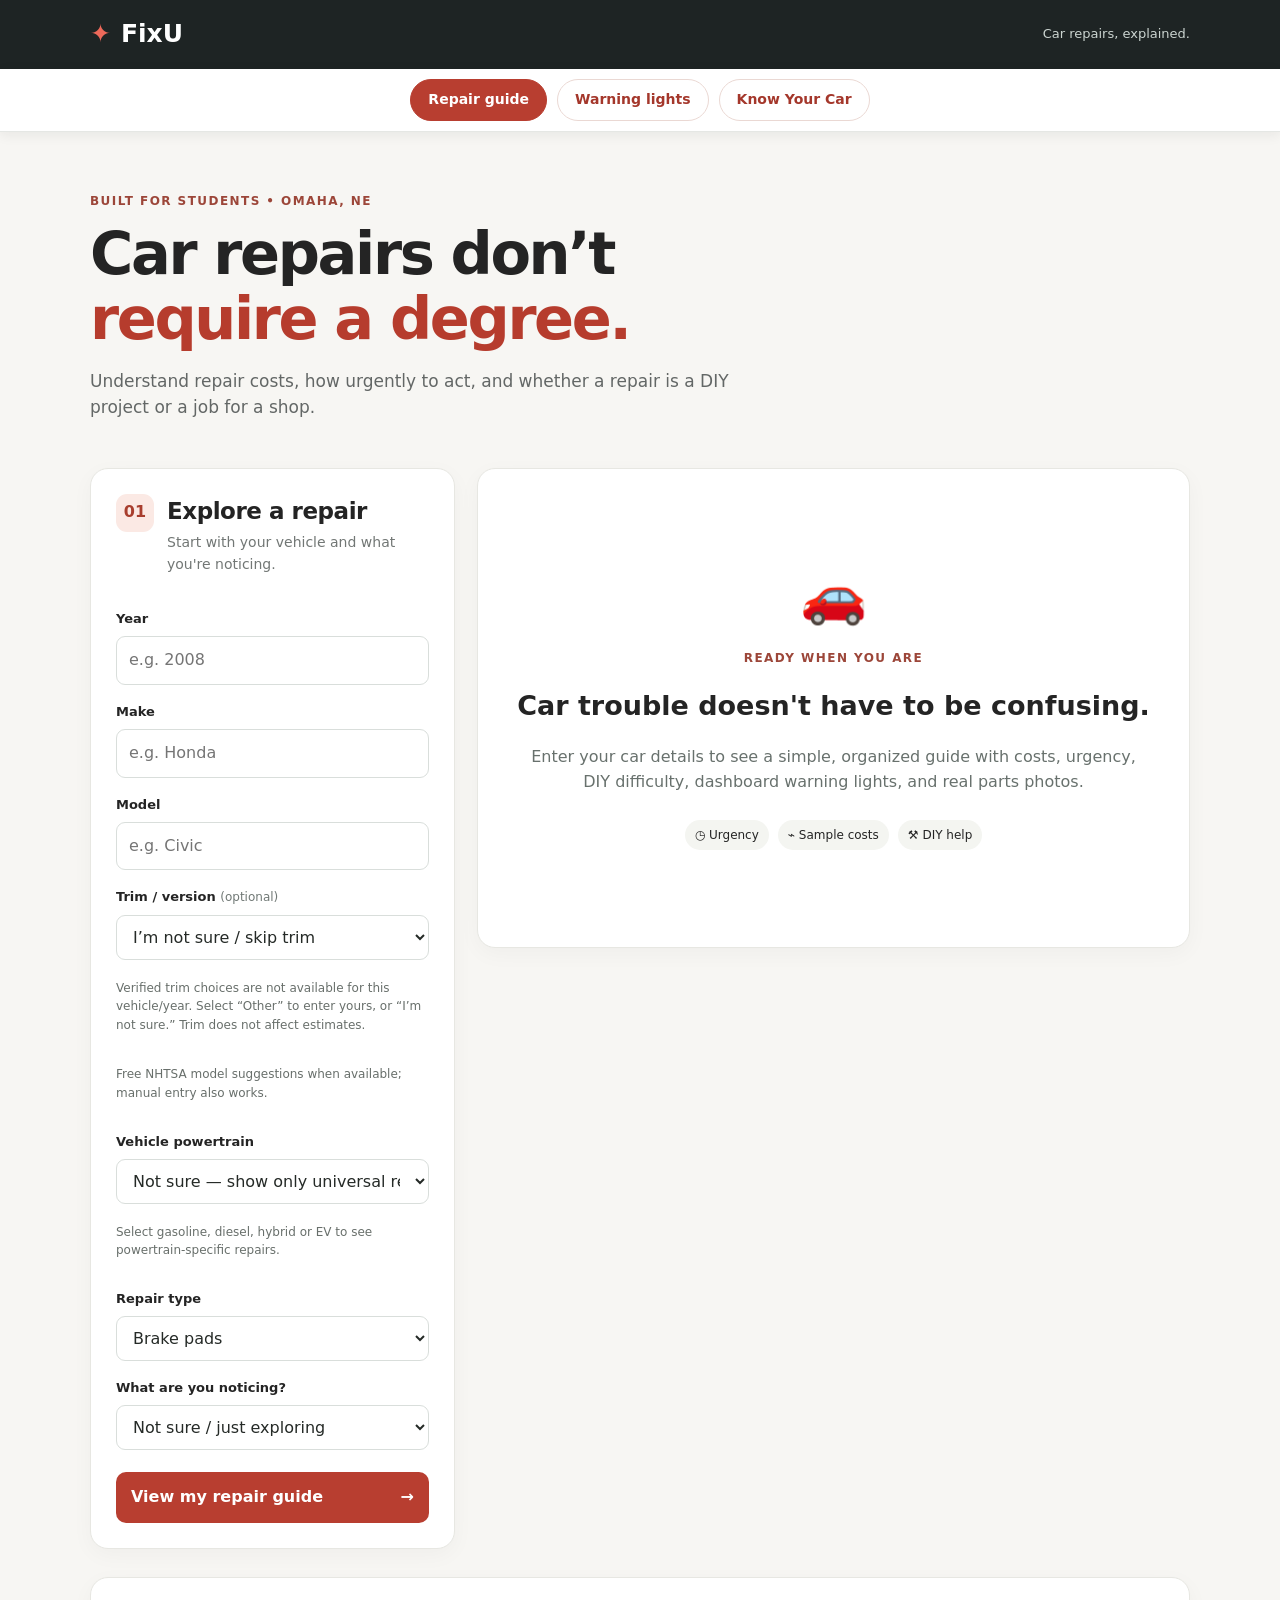
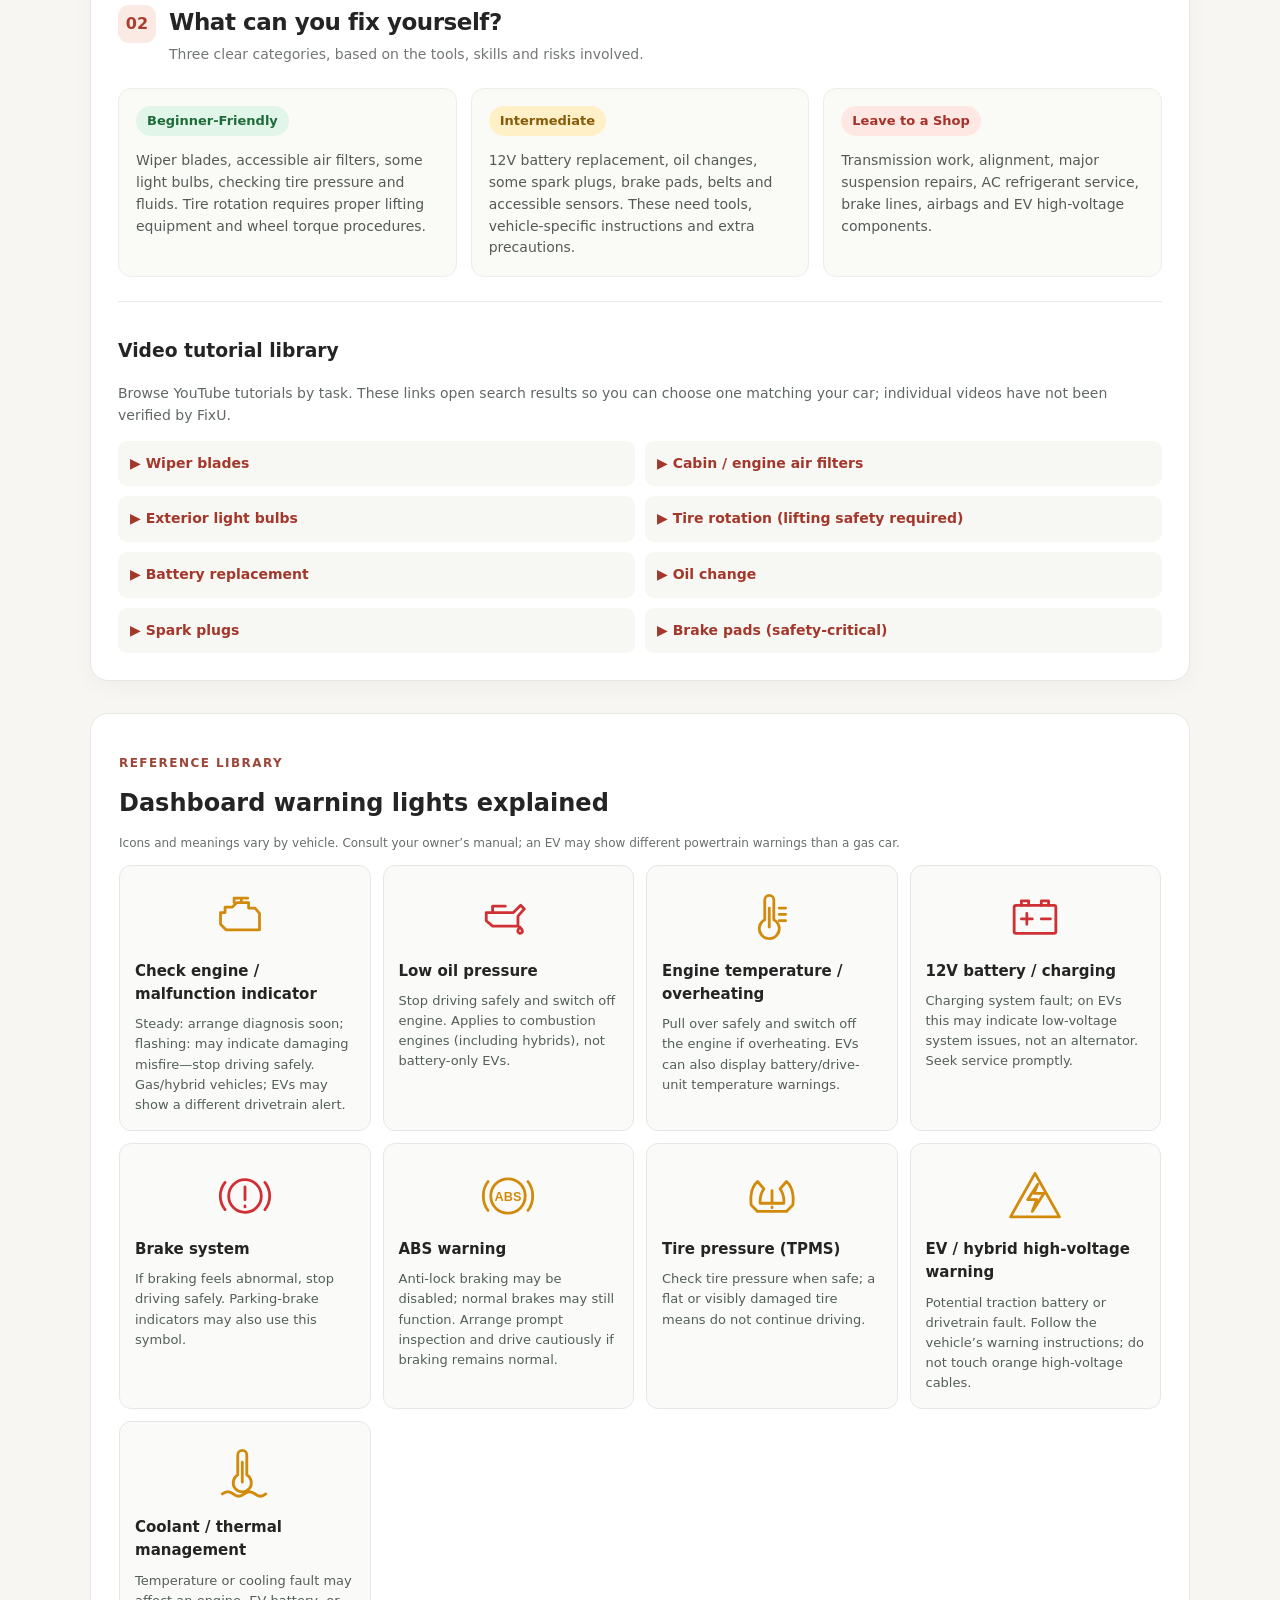
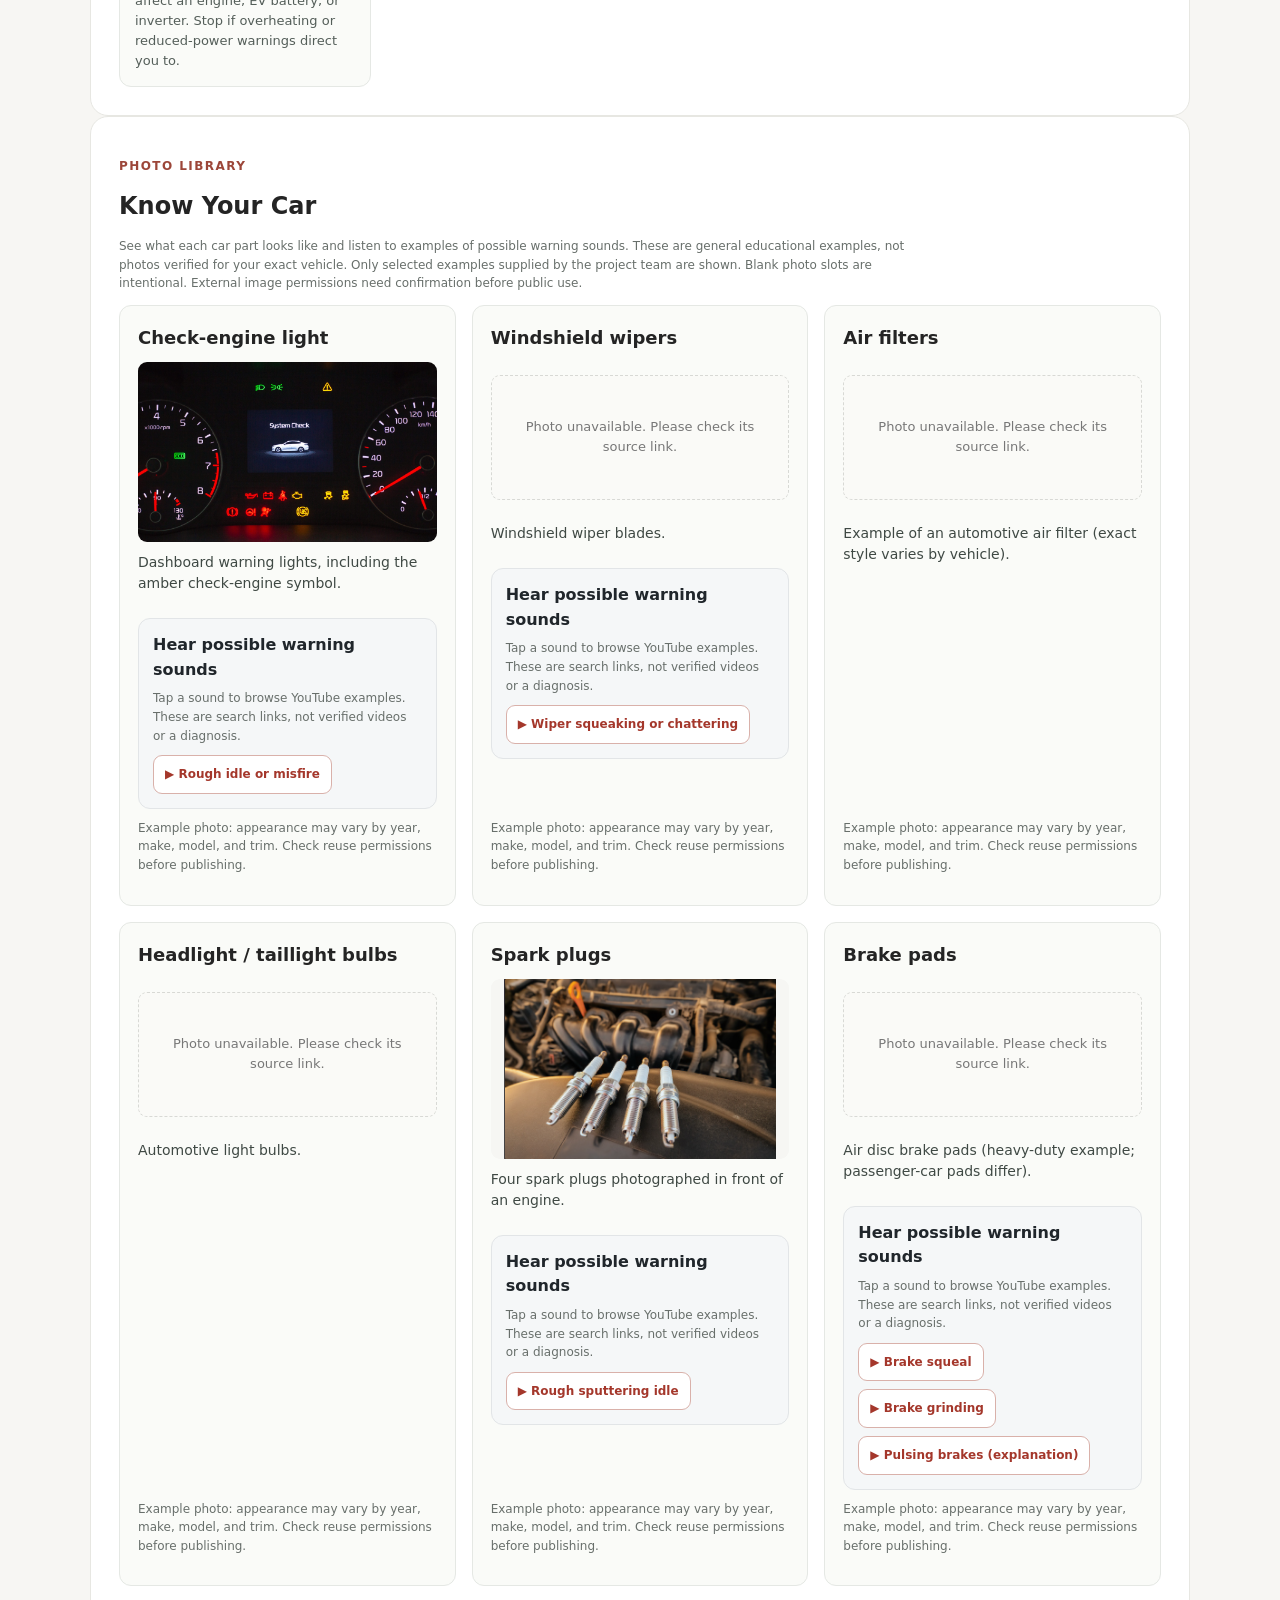
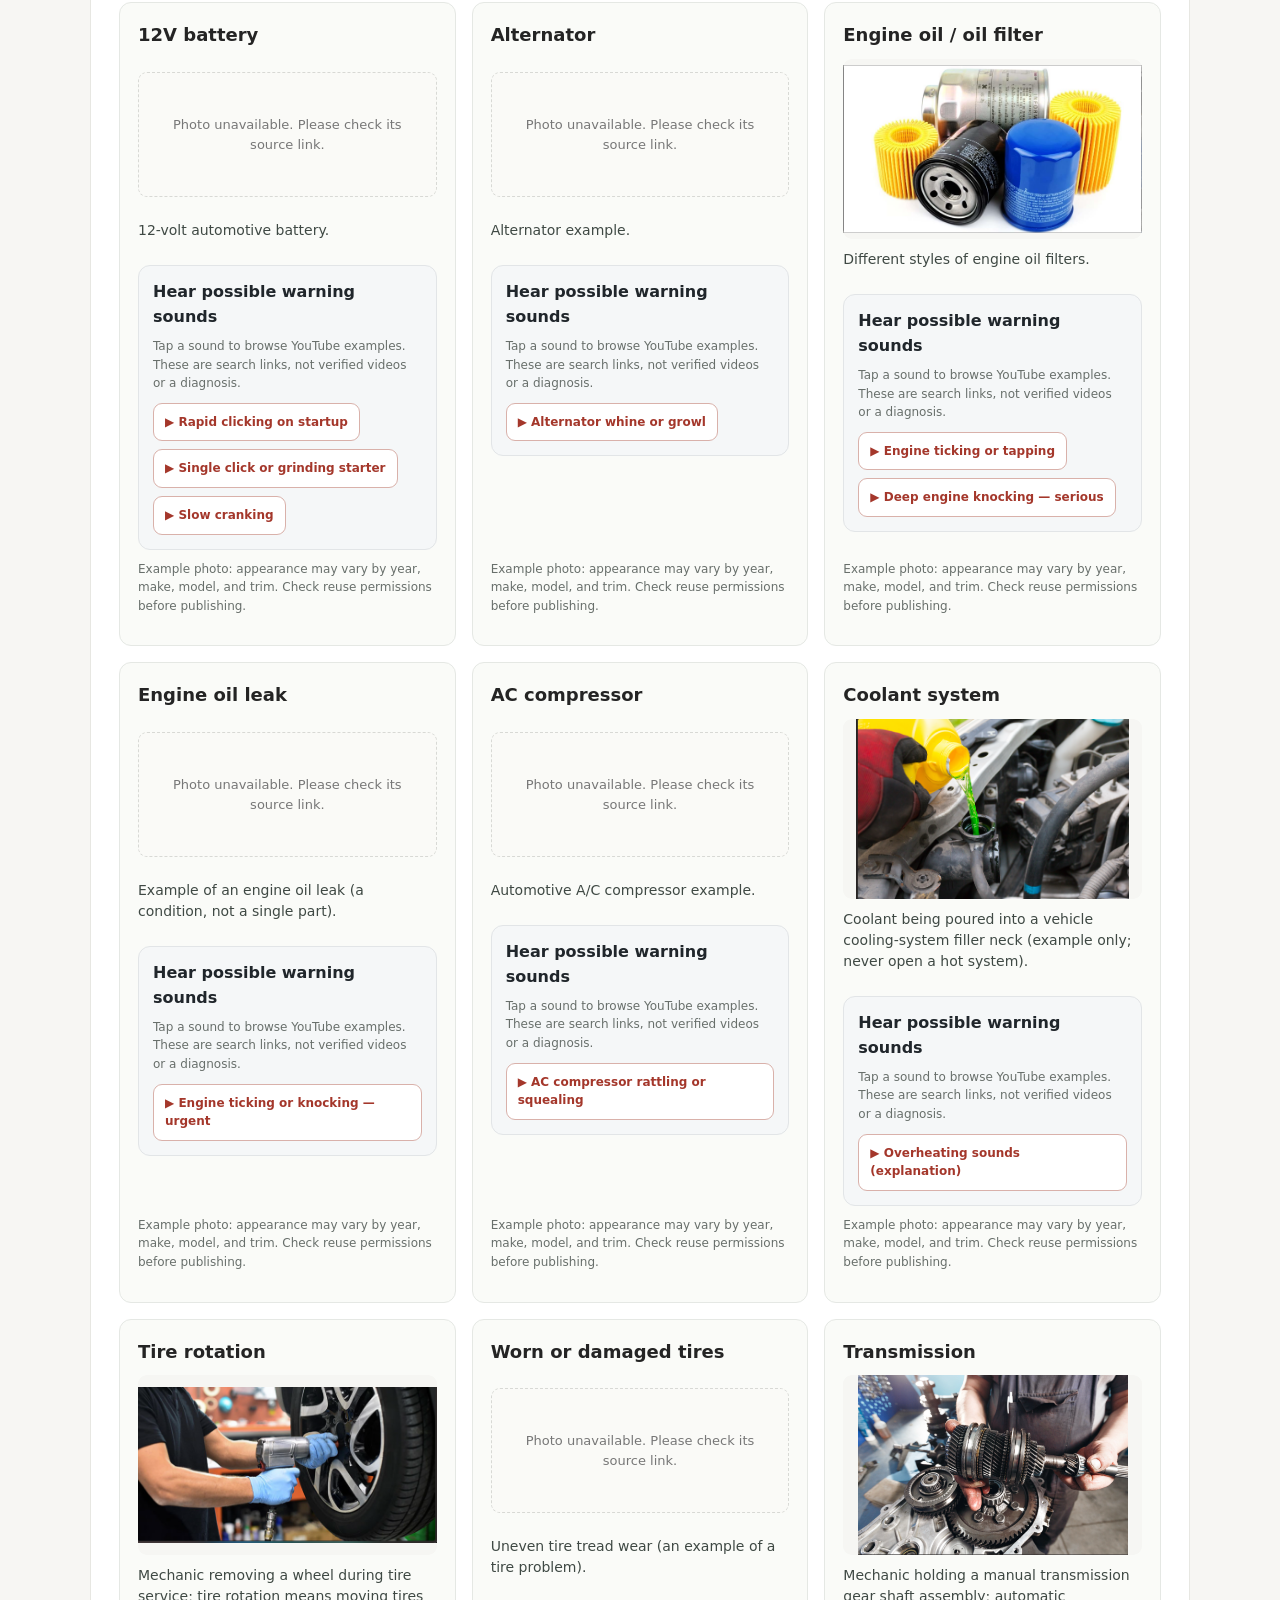
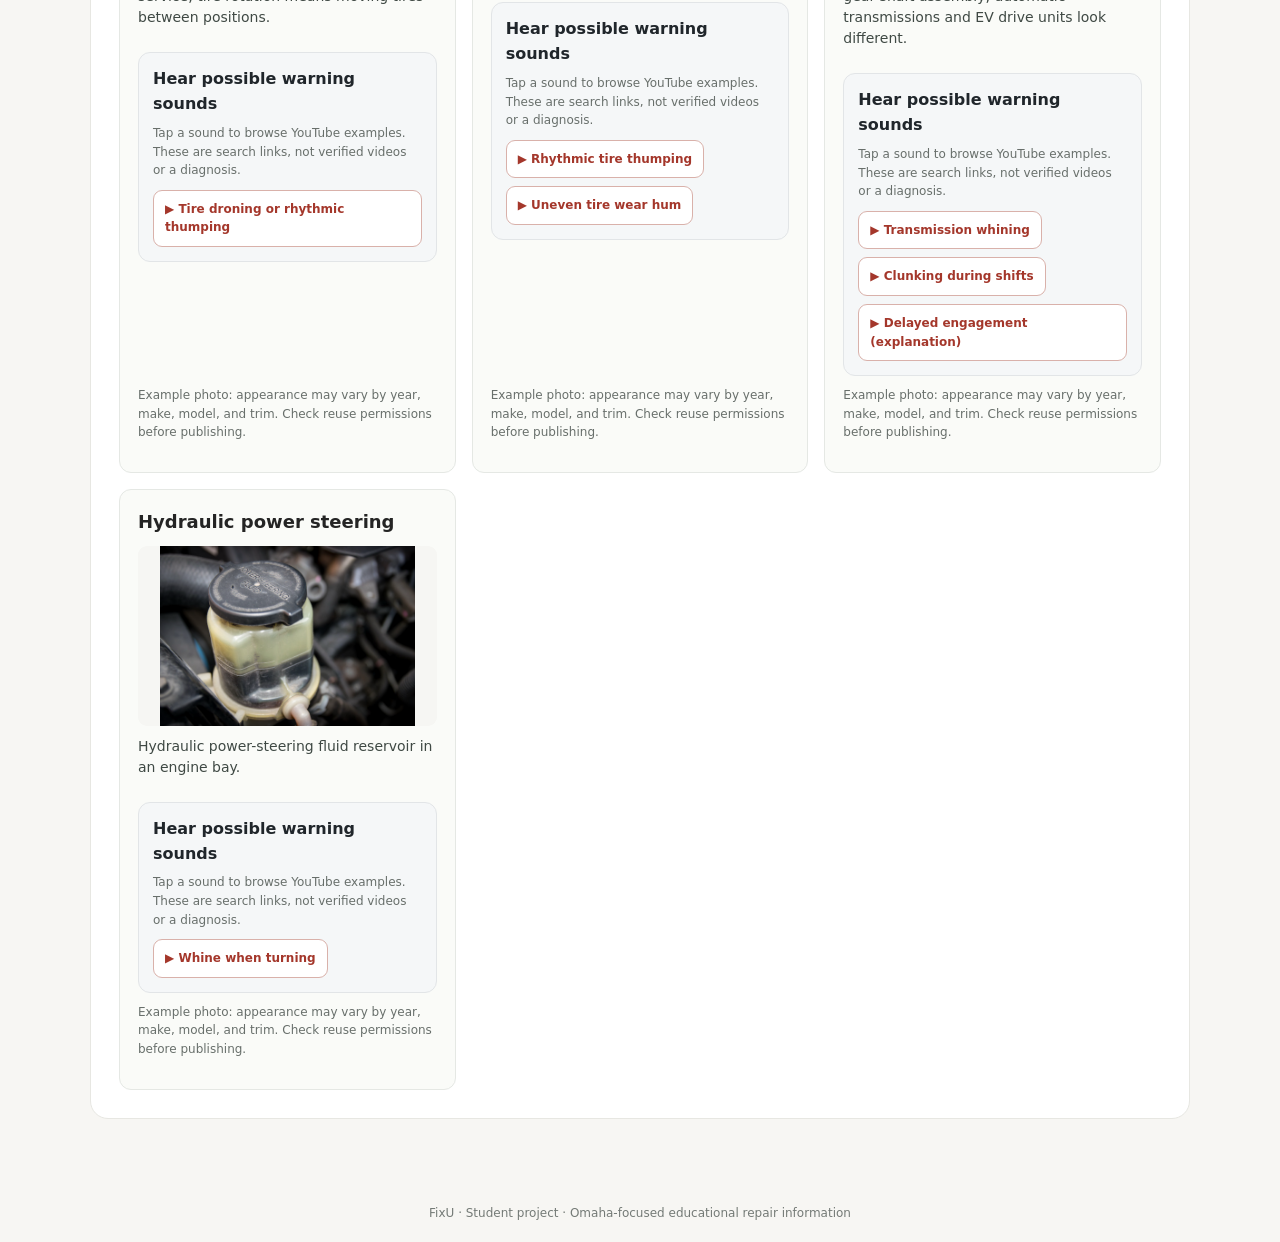
==== commit 31f3653e: "Add files via upload" ====
--- a/index.html
+++ b/index.html
@@ -1,5 +1,5 @@
 <!DOCTYPE html><html lang="en"><head><meta charset="UTF-8"><meta name="viewport" content="width=device-width,initial-scale=1"><title>FixU | Understand your car</title><link rel="stylesheet" href="style.css"><script src="script.js" defer></script></head>
-<body><header class="top"><div class="top-inner"><div class="brand"><span class="brand-icon">✦</span><strong>FixU</strong></div><span class="top-tag">Car repairs, explained.</span></div></header><nav class="site-nav" aria-label="Main navigation"><a href="#repairForm">Repair guide</a><a href="#warning-lights">Warning lights</a><a href="#parts-gallery">Know Your Car</a></nav><main><section class="hero"><p class="eyebrow">BUILT FOR STUDENTS • OMAHA, NE</p><h1>Car repairs don’t<br><em>require a degree.</em></h1><p>Understand repair costs, how urgently to act, and whether a repair is a DIY project or a job for a shop.</p></section>
+<body><header class="top"><div class="top-inner"><div class="brand"><span class="brand-icon">✦</span><strong>FixU</strong></div><span class="top-tag">Car repairs, explained.</span></div></header><nav class="site-nav" aria-label="Main navigation"><a class="nav-link active" href="#repairForm" aria-current="location">Repair guide</a><a class="nav-link" href="#warning-lights">Warning lights</a><a class="nav-link" href="#parts-gallery">Know Your Car</a></nav><main><section class="hero"><p class="eyebrow">BUILT FOR STUDENTS • OMAHA, NE</p><h1>Car repairs don’t<br><em>require a degree.</em></h1><p>Understand repair costs, how urgently to act, and whether a repair is a DIY project or a job for a shop.</p></section>
 <div class="layout"><section class="vehicle-card" aria-label="Repair lookup"><div class="section-head"><span class="step">01</span><div><h2>Explore a repair</h2><p>Start with your vehicle and what you're noticing.</p></div></div><form id="repairForm"><label for="year">Year</label><input id="year" type="number" min="1980" max="2027" placeholder="e.g. 2008" required><label for="make">Make</label><input id="make" type="text" maxlength="50" placeholder="e.g. Honda" list="makeSuggestions" required><datalist id="makeSuggestions"></datalist><label for="model">Model</label><input id="model" type="text" maxlength="50" placeholder="e.g. Civic" list="modelSuggestions" required><datalist id="modelSuggestions"></datalist><label for="trim">Trim / version <span class="optional">(optional)</span></label><select id="trim"><option value="">I’m not sure / skip trim</option><option value="other">Other — enter manually</option></select><input id="trimOther" type="text" maxlength="70" placeholder="Enter your trim, e.g. LX or XLT" aria-label="Other vehicle trim" hidden disabled><p id="trimNote" class="fine-print" aria-live="polite">Trim choices depend on the year, make and model. You can always skip or enter your own.</p><p id="vehicleLookupStatus" class="fine-print" aria-live="polite">Free NHTSA model suggestions when available; manual entry also works.</p><label for="powertrain">Vehicle powertrain</label><select id="powertrain" required><option value="unknown">Not sure — show only universal repairs</option><option value="gas">Gasoline</option><option value="diesel">Diesel</option><option value="hybrid">Hybrid / plug-in hybrid (gas engine)</option><option value="ev">Fully electric (EV)</option></select><p id="powertrainNote" class="fine-print" aria-live="polite">Choose the powertrain so FixU can avoid suggesting repairs your car does not have. Confirm using your manual or VIN.</p><label for="repair">Repair type</label><select id="repair" required><option value="brakes">Brake pads</option><option value="battery">Battery</option><option value="alternator">Alternator</option><option value="oil">Oil change</option><option value="oilLeak">Engine oil leak</option><option value="ac">AC compressor</option><option value="coolant">Coolant leak</option><option value="tires">Worn or damaged tires</option><option value="steering">Power steering leak</option><option value="wipers">Wiper blades</option><option value="airFilter">Air filters</option><option value="bulbs">Headlight / taillight bulb</option><option value="rotation">Tire rotation</option><option value="sparkPlugs">Spark plugs</option><option value="checkEngine">Check-engine light diagnosis</option><option value="transmission">Transmission / shifting problems</option></select><label for="symptom">What are you noticing?</label><select id="symptom"><option value="unknown">Not sure / just exploring</option><option value="mild">Minor issue, no warning lights or handling changes</option><option value="worsening">Getting worse or leaking noticeably</option><option value="danger">Warning light, overheating, impaired braking/steering, or severe leak</option></select><button class="primary" type="submit">View my repair guide <span aria-hidden="true">→</span></button></form></section>
 <section class="workspace"><div id="results" hidden aria-live="polite"><div class="results-heading"><div><p class="eyebrow">YOUR REPAIR GUIDE</p><h2 id="repairName"></h2><p id="vehicleResult"></p></div></div><div class="tabs" role="tablist" aria-label="Repair guide sections"><button type="button" role="tab" id="tab-overview" aria-controls="panel-overview" aria-selected="true" data-tab="overview">Overview</button><button type="button" role="tab" id="tab-cost" aria-controls="panel-cost" aria-selected="false" data-tab="cost">Costs</button><button type="button" role="tab" id="tab-diy" aria-controls="panel-diy" aria-selected="false" data-tab="diy">DIY & videos</button><button type="button" role="tab" id="tab-impact" aria-controls="panel-impact" aria-selected="false" data-tab="impact">Safety & impact</button></div><div class="panel" id="panel-overview" role="tabpanel" aria-labelledby="tab-overview" data-panel="overview"><p id="repairExplanation"></p><div id="urgencyPanel" class="urgency-panel"><p class="eyebrow">REPAIR URGENCY</p><h3 id="urgencyLabel"></h3><p id="waitAdvice"></p></div><p class="fine-print">No website can guarantee a safe number of days or miles to delay a repair without diagnosis. If unsure, arrange an inspection.</p></div><div class="panel" id="panel-cost" role="tabpanel" aria-labelledby="tab-cost" data-panel="cost" hidden><h3>Estimated repair costs · Omaha starting ranges</h3><div id="costBreakdown"></div><p id="costNotice" class="fine-print"></p><p id="priceSource" class="fine-print"></p><p class="fine-print">Estimates shown here are broad educational estimates based on initial project sample costs unless a source is cited. They are not real-time Omaha quotes or vehicle-specific database results. Taxes, fees, and diagnostics may cost extra.</p></div><div class="panel" id="panel-diy" role="tabpanel" aria-labelledby="tab-diy" data-panel="diy" hidden><p class="eyebrow">AT-HOME REPAIR GUIDE</p><h3>DIY difficulty: <span id="diyDifficulty"></span></h3><p id="diyAdvice"></p><div class="video-card"><h4>Find a video for your car</h4><div id="tutorialLinks"></div></div><p class="fine-print">Never work beneath a car supported only by a jack. Disconnecting batteries, brakes, and high-voltage EV systems can be hazardous. Use model-specific instructions and proper safety equipment.</p></div><div class="panel" id="panel-impact" role="tabpanel" aria-labelledby="tab-impact" data-panel="impact" hidden><h3>Safety & vehicle impact</h3><p id="safetyImpact"></p><h3>Environmental impact</h3><p id="environmentImpact"></p></div><p class="disclaimer"><strong>Safety first:</strong> FixU is educational, not a vehicle diagnosis. If your vehicle shows a critical warning, overheats, loses braking/steering, or instructs you to stop, pull over safely and arrange help. EV and hybrid high-voltage systems require trained technicians.</p></div><div id="emptyState" class="empty-state"><div class="empty-illustration">🚗</div><p class="eyebrow">READY WHEN YOU ARE</p><h2>Car trouble doesn't have to be confusing.</h2><p>Enter your car details to see a simple, organized guide with costs, urgency, DIY difficulty, dashboard warning lights, and real parts photos.</p><div class="mini-features"><span>◷ Urgency</span><span>⌁ Sample costs</span><span>⚒ DIY help</span></div></div></section></div>
-<section class="learning"><div class="section-head"><span class="step">02</span><div><h2>What can you fix yourself?</h2><p>Three clear categories, based on the tools, skills and risks involved.</p></div></div><div class="learning-grid"><article class="learn-card"><span class="difficulty easy">Beginner-Friendly</span><p>Wiper blades, accessible air filters, some light bulbs, checking tire pressure and fluids. Tire rotation requires proper lifting equipment and wheel torque procedures.</p></article><article class="learn-card"><span class="difficulty medium">Intermediate</span><p>12V battery replacement, oil changes, some spark plugs, brake pads, belts and accessible sensors. These need tools, vehicle-specific instructions and extra precautions.</p></article><article class="learn-card"><span class="difficulty hard">Leave to a Shop</span><p>Transmission work, alignment, major suspension repairs, AC refrigerant service, brake lines, airbags and EV high-voltage components.</p></article></div><div class="library"><h3>Video tutorial library</h3><p>Browse YouTube tutorials by task. These links open search results so you can choose one matching your car; individual videos have not been verified by FixU.</p><div id="videoLibrary" class="video-library"></div></div></section><div class="resource-pages"><section class="resource-page" id="warning-lights"><p class="eyebrow">REFERENCE LIBRARY</p><h3>Dashboard warning lights explained</h3><p class="fine-print">Icons and meanings vary by vehicle. Consult your owner’s manual; an EV may show different powertrain warnings than a gas car.</p><div id="warningLights" class="info-grid"></div></div><section class="resource-page" id="parts-gallery"><p class="eyebrow">PHOTO LIBRARY</p><h3>Know Your Car</h3><p class="fine-print">See what each car part looks like and listen to examples of possible warning sounds. These are general educational examples, not photos verified for your exact vehicle. Only selected examples supplied by the project team are shown. Blank photo slots are intentional. External image permissions need confirmation before public use.</p><div id="partsGallery" class="gallery-grid"></div></div></div></main><footer>FixU · Student project · Omaha-focused educational repair information</footer></body></html>+<section class="learning"><div class="section-head"><span class="step">02</span><div><h2>What can you fix yourself?</h2><p>Three clear categories, based on the tools, skills and risks involved.</p></div></div><div class="learning-grid"><article class="learn-card"><span class="difficulty easy">Beginner-Friendly</span><p>Wiper blades, accessible air filters, some light bulbs, checking tire pressure and fluids. Tire rotation requires proper lifting equipment and wheel torque procedures.</p></article><article class="learn-card"><span class="difficulty medium">Intermediate</span><p>12V battery replacement, oil changes, some spark plugs, brake pads, belts and accessible sensors. These need tools, vehicle-specific instructions and extra precautions.</p></article><article class="learn-card"><span class="difficulty hard">Leave to a Shop</span><p>Transmission work, alignment, major suspension repairs, AC refrigerant service, brake lines, airbags and EV high-voltage components.</p></article></div><div class="library"><h3>Video tutorial library</h3><p>Browse YouTube tutorials by task. These links open search results so you can choose one matching your car; individual videos have not been verified by FixU.</p><div id="videoLibrary" class="video-library"></div></div></section><div class="resource-pages"><section class="resource-page" id="warning-lights"><p class="eyebrow">REFERENCE LIBRARY</p><h3>Dashboard warning lights explained</h3><p class="fine-print">Icons and meanings vary by vehicle. Consult your owner’s manual; an EV may show different powertrain warnings than a gas car.</p><div id="warningLights" class="info-grid"></div></div><section class="resource-page" id="parts-gallery"><p class="eyebrow">PHOTO LIBRARY</p><h3>Know Your Car</h3><p class="fine-print">See what each car part looks like and listen to examples of possible warning sounds. These are general educational examples, not photos verified for your exact vehicle. Only selected examples supplied by the project team are shown. Blank photo slots are intentional. External image permissions need confirmation before public use.</p><div id="partsGallery" class="gallery-grid"></div></div></div></main><button id="backToTop" class="back-to-top" type="button" aria-label="Back to top" title="Back to top">↑ <span>Top</span></button><footer>FixU · Student project · Omaha-focused educational repair information</footer></body></html>
--- a/style.css
+++ b/style.css
@@ -19,3 +19,23 @@
 .sound-links{display:flex;flex-wrap:wrap;gap:8px}
 .sound-link{display:inline-block;text-decoration:none;color:#a63226;background:white;border:1px solid #d9b1aa;border-radius:9px;padding:9px 11px;font-weight:650;font-size:.9rem}
 .sound-link:hover,.sound-link:focus-visible{background:#fbeae7;text-decoration:underline}
+
+.warning-icon{min-height:74px;display:flex;align-items:center;justify-content:center}.warning-photo{width:72px;height:72px;object-fit:contain;border-radius:8px;background:#090909}.warning-icon:not(:has(img)){font-size:30px}
+
+/* Original, crisp warning-light symbols: no photo crops or external image requests. */
+.warning-icon{min-height:74px;display:flex;align-items:center;justify-content:center}
+.warning-vector{width:58px;height:58px;fill:none;stroke:currentColor;stroke-width:3.1;stroke-linecap:round;stroke-linejoin:round;overflow:visible}
+.warning-red{color:#cf3034}.warning-amber{color:#d28a0c}
+
+/* Navigation remains in its original position, then sticks while scrolling. */
+html{scroll-behavior:smooth;scroll-padding-top:92px}
+.site-nav{position:sticky;top:0;z-index:100;gap:10px;align-items:center;padding:10px 16px;background:rgba(255,255,255,.97);box-shadow:0 3px 12px rgba(25,30,28,.07);backdrop-filter:blur(8px)}
+.site-nav .nav-link{display:inline-flex;align-items:center;justify-content:center;min-height:42px;padding:9px 17px;border-radius:999px;border:1px solid #ead8d3;color:#a4372b;font-size:14px;font-weight:800;white-space:nowrap;transition:background-color .15s,color .15s,border-color .15s}
+.site-nav .nav-link:hover{background:#fff0eb;text-decoration:none;border-color:#c97d71}
+.site-nav .nav-link.active,.site-nav .nav-link[aria-current="location"]{background:#b83e30;color:#fff;border-color:#b83e30;text-decoration:none}
+#repairForm,#warning-lights,#parts-gallery{scroll-margin-top:92px}
+.back-to-top{position:fixed;right:22px;bottom:22px;z-index:110;border:0;border-radius:999px;background:#b83e30;color:#fff;box-shadow:0 5px 20px #0003;padding:12px 17px;font-weight:800;cursor:pointer;opacity:0;visibility:hidden;transform:translateY(12px);transition:opacity .18s,transform .18s,visibility .18s}
+.back-to-top.visible{opacity:1;visibility:visible;transform:translateY(0)}
+.back-to-top:hover{background:#932f24}
+@media(max-width:520px){.site-nav{gap:5px;padding:9px 7px;flex-wrap:nowrap}.site-nav .nav-link{font-size:12px;padding:9px 8px;min-height:40px}.back-to-top{right:13px;bottom:13px;padding:10px 13px}}
+@media(prefers-reduced-motion:reduce){html{scroll-behavior:auto}.site-nav .nav-link,.back-to-top{transition:none}}
